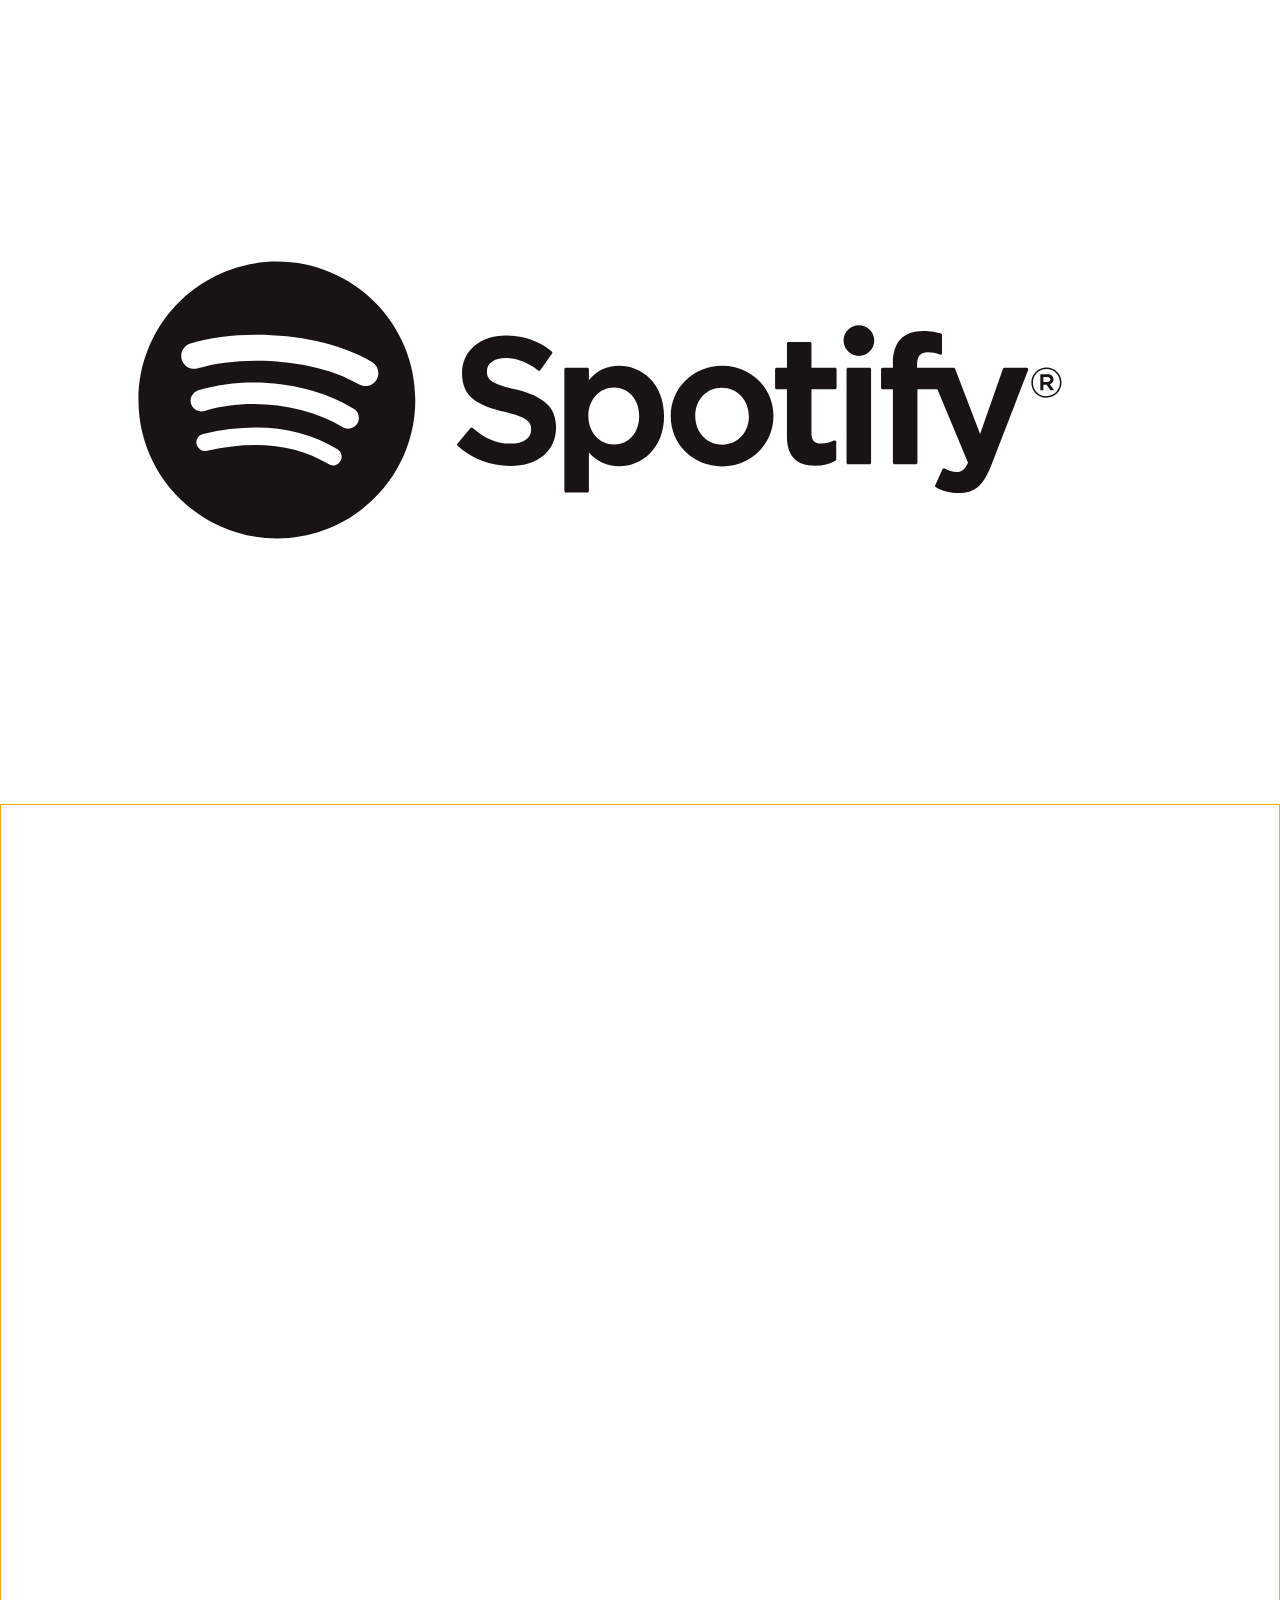
==== sign_up.html @ c247fc7a "created 2 new files sign up and log in" ====
<!DOCTYPE html>
<html lang="en">

<head>
    <meta charset="UTF-8">
    <meta http-equiv="X-UA-Compatible" content="IE=edge">
    <meta name="viewport" content="width=device-width, initial-scale=1.0">
    <link rel="stylesheet" href="/signup.css">
    <link rel="stylesheet" href="reset.css">
    <title>Document</title>
</head>

<body>
    <header>
        <img src="/images/Spotify-Logo.wine.svg" alt="">
    </header>
    <main>

    </main>

</body>

</html>
---- signup.css ----
body {
    /* display: grid; */
    border: 10px solid red;
    color: red;
}

main {
    display: grid;
    -webkit-box-pack: center;
    -ms-flex-pack: center;
    justify-content: center;
    border: 1px solid orange;
    height: 100vh;

}
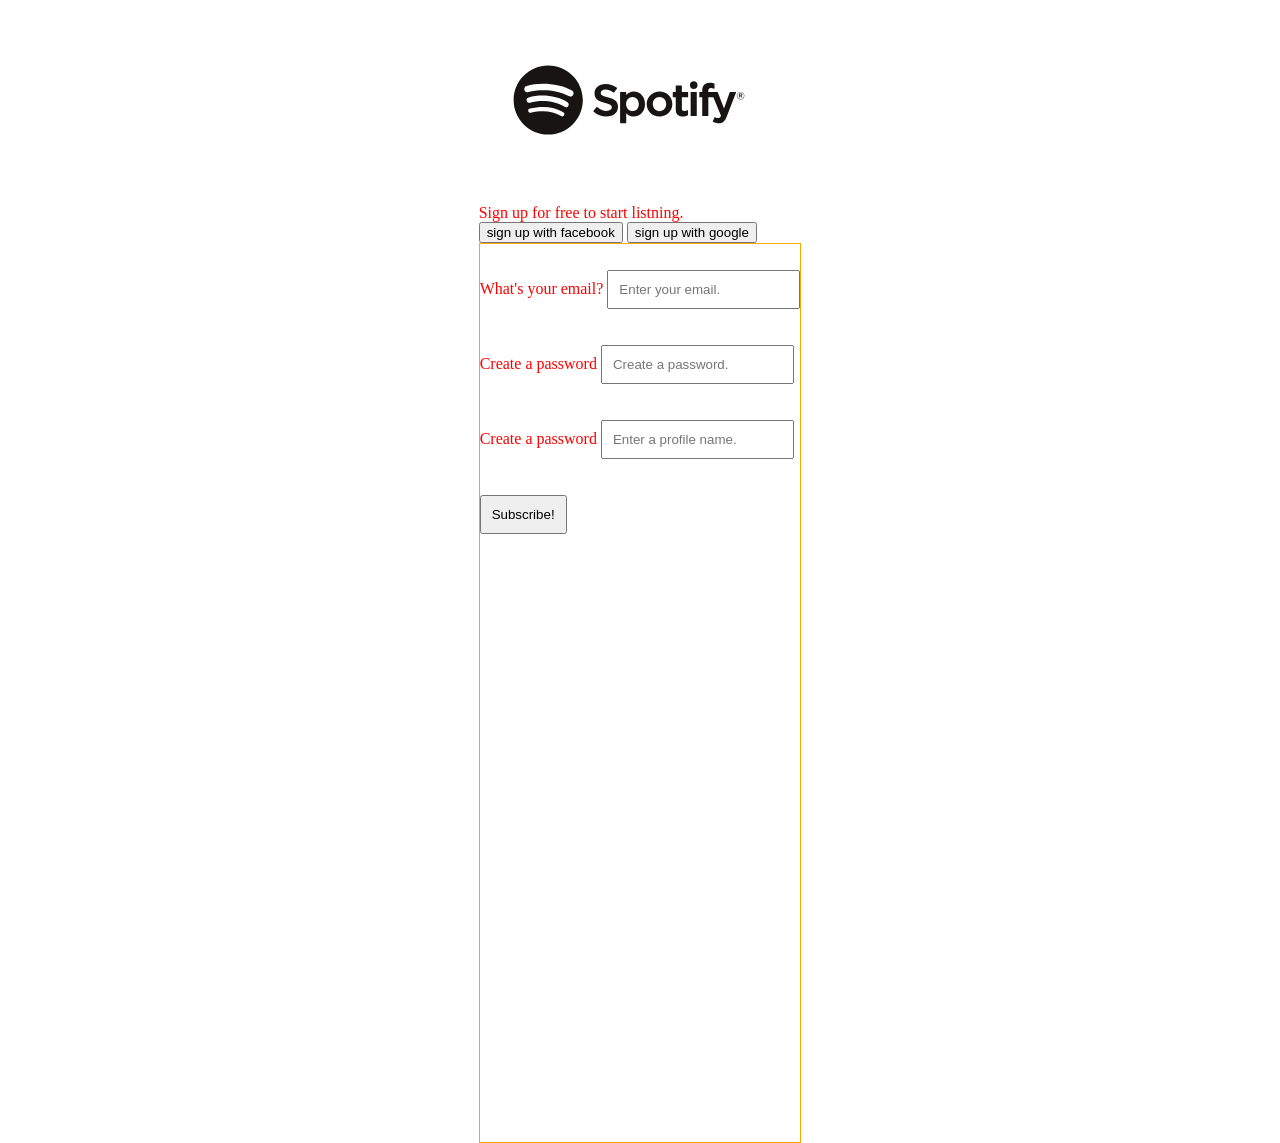
==== commit d1d15698: "creating a form" ====
--- a/sign_up.html
+++ b/sign_up.html
@@ -12,9 +12,36 @@
 
 <body>
     <header>
-        <img src="/images/Spotify-Logo.wine.svg" alt="">
+        <div class="header_flex">
+            <figure>
+                <img class="logo" src="/images/Spotify-Logo.wine.svg" alt="spotify logo">
+            </figure>
+            <h1>Sign up for free to start listning.</h1>
+        </div>
+        <div class="header_sign_btn header_flex">
+            <button class="header_fb_btn">sign up with facebook</button>
+            <button class="header_g_btn"> sign up with google</button>
+        </div>
     </header>
     <main>
+        <form action="#" method="get" class="form">
+
+            <div class="form-email">
+                <label for="email">What's your email? </label>
+                <input type="email" name="email" id="email" placeholder="Enter your email." required>
+            </div>
+            <div class="form-pass">
+                <label for="pass">Create a password </label>
+                <input type="password" name="pass" id="pass" placeholder="Create a password." required>
+            </div>
+            <div class="form-name">
+                <label for="name">Create a password </label>
+                <input type="text" name="name" id="name" placeholder="Enter a profile name." required>
+            </div>
+            <div class="form-example">
+                <input type="submit" value="Subscribe!">
+            </div>
+        </form>
 
     </main>
 
--- a/signup.css
+++ b/signup.css
@@ -1,15 +1,35 @@
+:root {
+
+    /* forms paddings*/
+    --f-padding: 10px;
+}
+
+
 body {
-    /* display: grid; */
+    display: grid;
+    -webkit-box-pack: center;
+    -ms-flex-pack: center;
+    justify-content: center;
     border: 10px solid red;
     color: red;
 }
 
 main {
-    display: grid;
-    -webkit-box-pack: center;
-    -ms-flex-pack: center;
-    justify-content: center;
     border: 1px solid orange;
     height: 100vh;
 
+}
+
+.logo {
+    width: 300px;
+}
+
+input {
+    padding: var(--f-padding);
+
+    margin: 10px 0;
+}
+
+form div {
+    margin-top: 1rem;
 }
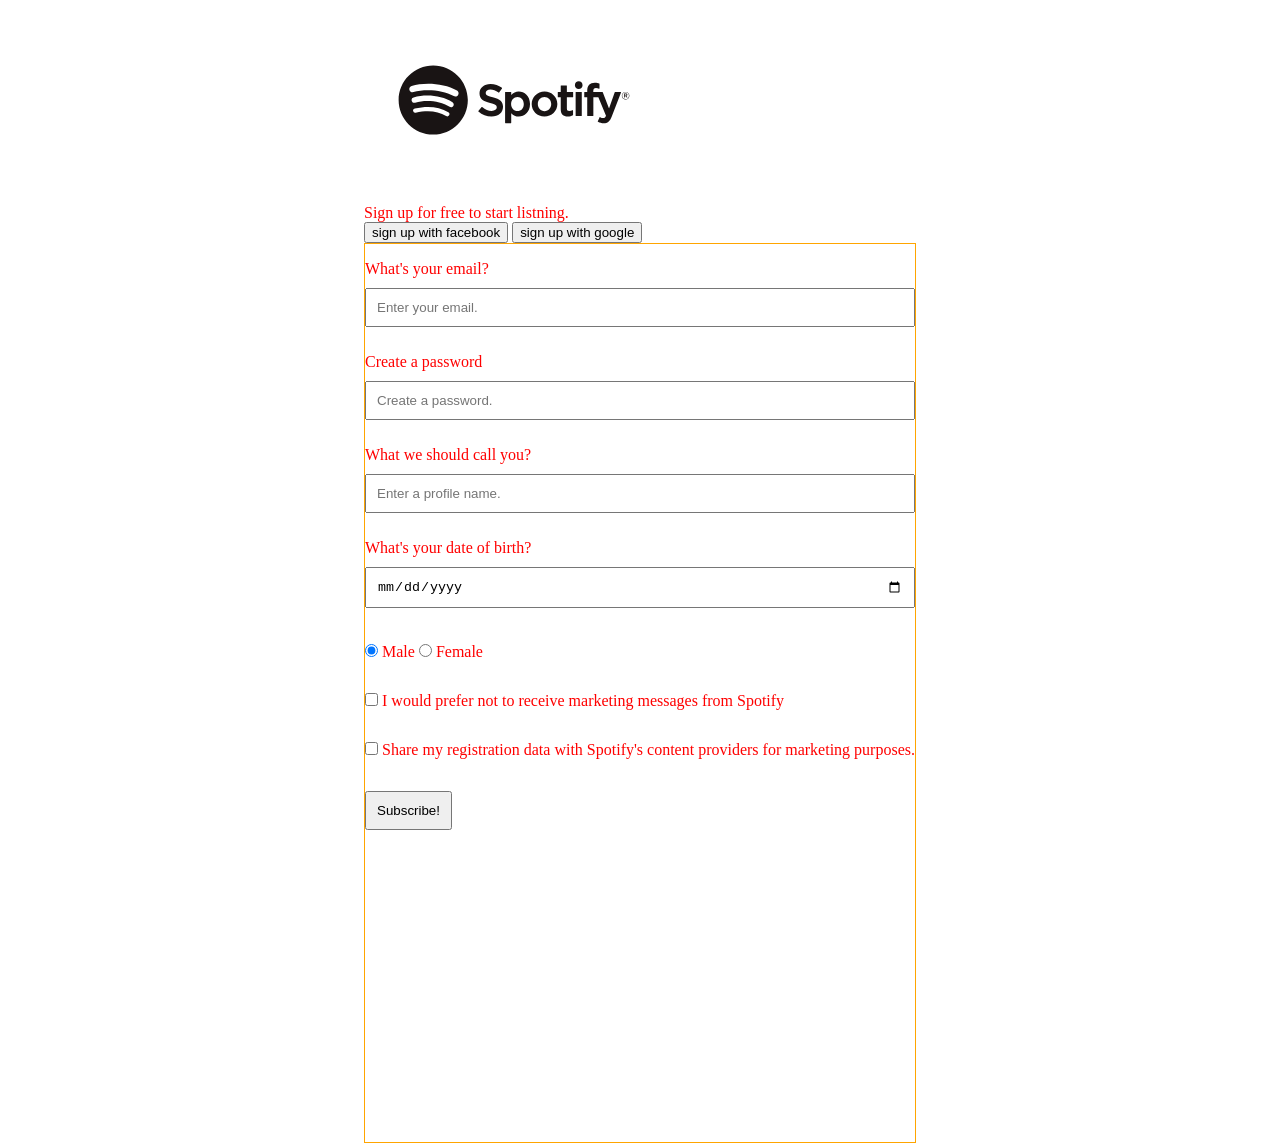
==== commit 8f799bcd: "created form controls" ====
--- a/sign_up.html
+++ b/sign_up.html
@@ -35,8 +35,30 @@
                 <input type="password" name="pass" id="pass" placeholder="Create a password." required>
             </div>
             <div class="form-name">
-                <label for="name">Create a password </label>
+                <label for="name">What we should call you? </label>
                 <input type="text" name="name" id="name" placeholder="Enter a profile name." required>
+            </div>
+            <div class="form-date">
+                <label for="date">What's your date of birth? </label>
+                <input type="date" name="date" id="date" required>
+            </div>
+
+            <div>
+                <input type="radio" id="male" name="gender" value="male" checked>
+                <label for="male">Male</label>
+                <input type="radio" id="female" name="gender" value="female">
+                <label for="female">Female</label>
+            </div>
+
+            <div>
+                <input type="checkbox" id="market" name="market" value="market">
+                <label for="market">I would prefer not to receive marketing messages from Spotify</label>
+
+            </div>
+            <div>
+                <input type="checkbox" id="registration" name="registration" value="registration">
+                <label for="registration">Share my registration data with Spotify's content providers for marketing
+                    purposes.</label>
             </div>
             <div class="form-example">
                 <input type="submit" value="Subscribe!">
--- a/signup.css
+++ b/signup.css
@@ -26,8 +26,15 @@
 
 input {
     padding: var(--f-padding);
+    margin: 10px 0;
+}
 
-    margin: 10px 0;
+input[type=text],
+input[type=email],
+input[type=password],
+input[type=date] {
+    width: 100%;
+
 }
 
 form div {
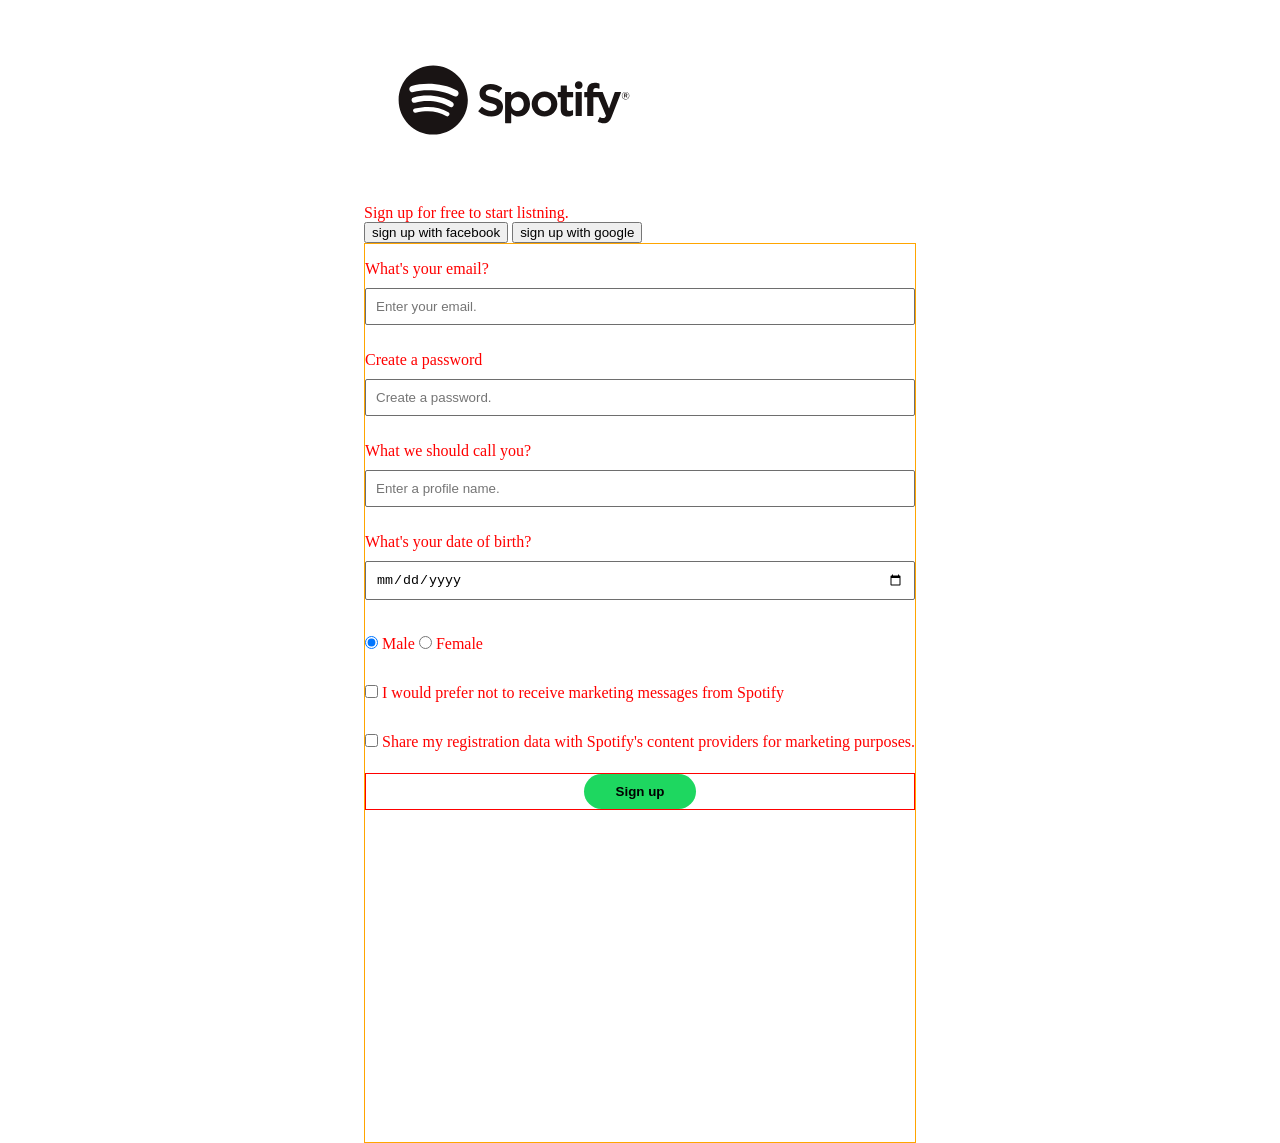
==== commit fb2bd2a4: "created button form" ====
--- a/sign_up.html
+++ b/sign_up.html
@@ -60,8 +60,8 @@
                 <label for="registration">Share my registration data with Spotify's content providers for marketing
                     purposes.</label>
             </div>
-            <div class="form-example">
-                <input type="submit" value="Subscribe!">
+            <div class="btn_center">
+                <button class="form_btn">Sign up</button>
             </div>
         </form>
 
--- a/signup.css
+++ b/signup.css
@@ -1,5 +1,7 @@
 :root {
-
+    /*colors*/
+    --btn-3-bg: #1ed760;
+    --btn-3-color: #000;
     /* forms paddings*/
     --f-padding: 10px;
 }
@@ -25,8 +27,11 @@
 }
 
 input {
+
     padding: var(--f-padding);
     margin: 10px 0;
+    border: 1px solid rgb(110, 110, 110);
+    border-radius: 2px;
 }
 
 input[type=text],
@@ -37,6 +42,45 @@
 
 }
 
+input:hover {
+    border: 1px solid #000;
+}
+
 form div {
     margin-top: 1rem;
+}
+
+.form_btn {
+
+    /* remove default behavior */
+    -moz-appearance: none;
+    appearance: none;
+    -webkit-appearance: none;
+
+    /* usual styles */
+    padding: 10px;
+    border: none;
+    background-color: var(--btn-3-bg);
+    color: var(--btn-3-color);
+    font-weight: 600;
+    border-radius: 5px;
+    width: 7rem;
+    border-radius: 20px;
+
+}
+
+.btn_center {
+    border: 1px solid red;
+    display: grid;
+    -webkit-box-pack: center;
+    -ms-flex-pack: center;
+    justify-content: center;
+}
+
+.form_btn:hover {
+    -webkit-transform: scale(1.1);
+    -ms-transform: scale(1.1);
+    transform: scale(1.1);
+    background-color: #27ec6c;
+
 }
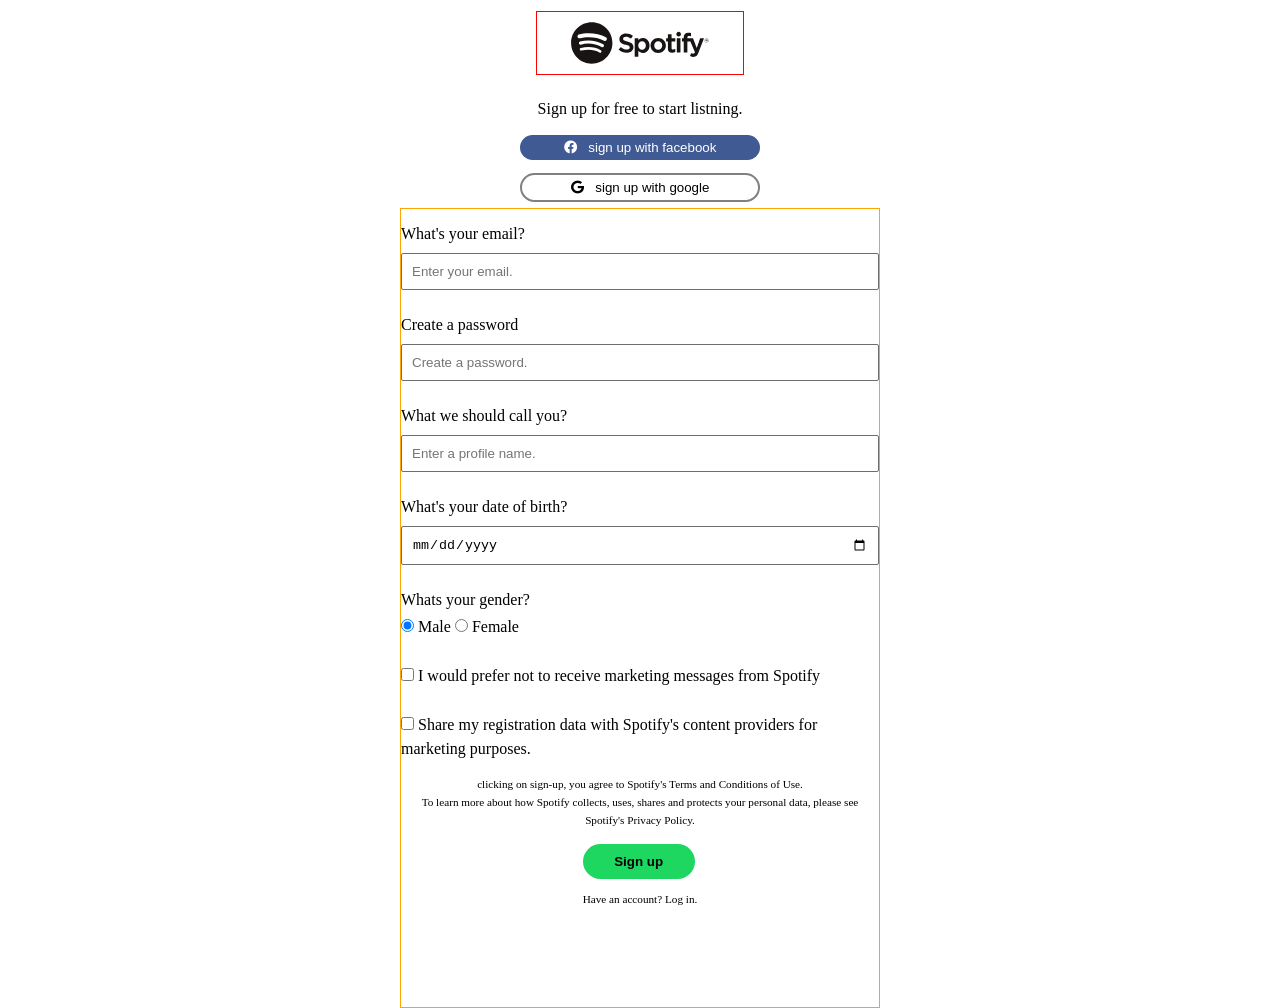
==== commit 6e8e870f: "styled header buttons" ====
--- a/sign_up.html
+++ b/sign_up.html
@@ -6,21 +6,24 @@
     <meta http-equiv="X-UA-Compatible" content="IE=edge">
     <meta name="viewport" content="width=device-width, initial-scale=1.0">
     <link rel="stylesheet" href="/signup.css">
+    <link rel="stylesheet" href="https://cdnjs.cloudflare.com/ajax/libs/font-awesome/6.0.0/css/all.min.css">
     <link rel="stylesheet" href="reset.css">
     <title>Document</title>
 </head>
 
 <body>
     <header>
-        <div class="header_flex">
-            <figure>
+        <div class="header_flex header_top">
+            <figure class="logo_container">
                 <img class="logo" src="/images/Spotify-Logo.wine.svg" alt="spotify logo">
             </figure>
             <h1>Sign up for free to start listning.</h1>
         </div>
         <div class="header_sign_btn header_flex">
-            <button class="header_fb_btn">sign up with facebook</button>
-            <button class="header_g_btn"> sign up with google</button>
+            <button class="header_fb_btn btn"><i class="fa-brands fa-facebook"></i>
+                sign up with facebook</button>
+            <button class="header_g_btn btn"> <i class="fa-brands fa-google"></i>
+                sign up with google</button>
         </div>
     </header>
     <main>
@@ -44,6 +47,7 @@
             </div>
 
             <div>
+                <p> Whats your gender?</p>
                 <input type="radio" id="male" name="gender" value="male" checked>
                 <label for="male">Male</label>
                 <input type="radio" id="female" name="gender" value="female">
@@ -61,8 +65,20 @@
                     purposes.</label>
             </div>
             <div class="btn_center">
-                <button class="form_btn">Sign up</button>
+
+                <p><span class="terms">clicking on sign-up, you agree to Spotify's <a href="#" class="form_link">Terms
+                            and Conditions of Use</a>.</span></p>
+                <p><span class="terms">
+                        To learn more about how Spotify collects, uses, shares
+                        and protects your personal data, please
+                        see
+                        <a href="#" class="form_link"> Spotify's Privacy Policy</a>.</span></p>
+                <div class="test">
+                    <button class="form_btn">Sign up</button>
+                    <p><span class="account">Have an account? <a href="#">Log in</a>.</span></p>
+                </div>
             </div>
+
         </form>
 
     </main>
--- a/signup.css
+++ b/signup.css
@@ -1,10 +1,19 @@
 :root {
     /*colors*/
+    --btn-1-bg: #405a93;
+    --btn-1-color: #fff;
+    --btn-2-bg: #fff;
+    --btn-2-color: #535353;
     --btn-3-bg: #1ed760;
     --btn-3-color: #000;
+
     /* forms paddings*/
     --f-padding: 10px;
-}
+    --fs-vsmall: 0.7rem;
+    /*icons/logos*/
+    --logo-s: 13rem;
+}
+
 
 
 body {
@@ -13,17 +22,101 @@
     -ms-flex-pack: center;
     justify-content: center;
     border: 10px solid red;
-    color: red;
+}
+
+
+
+body>header>* {
+    /* border: 1px solid rgb(20, 136, 117); */
+
+    height: 8rem;
+
+}
+
+.header_top {
+    display: -webkit-box;
+    display: -ms-flexbox;
+    display: flex;
+    -webkit-box-orient: vertical;
+    -webkit-box-direction: normal;
+    -ms-flex-direction: column;
+    flex-direction: column;
+    -ms-flex-pack: distribute;
+    justify-content: space-around;
+    -webkit-box-align: center;
+    -ms-flex-align: center;
+    align-items: center;
+}
+
+.header_sign_btn {
+    display: -webkit-box;
+    display: -ms-flexbox;
+    display: flex;
+    -webkit-box-orient: vertical;
+    -webkit-box-direction: normal;
+    -ms-flex-direction: column;
+    flex-direction: column;
+    -webkit-box-pack: justify;
+    -ms-flex-pack: justify;
+    justify-content: space-around;
+    -webkit-box-align: center;
+    -ms-flex-align: center;
+    align-items: center;
+    height: 5rem;
+
+}
+
+button {
+    cursor: pointer;
+    /* Mouse pointer on hover */
+}
+
+.btn {
+    width: 50%;
+    padding: 5px;
+    border-radius: 20px;
+    /* remove default behavior */
+    -moz-appearance: none;
+    appearance: none;
+    -webkit-appearance: none;
+    /* usual styles */
+    border: none;
+}
+
+.btn:hover {
+    -webkit-transform: scale(1.1);
+    -ms-transform: scale(1.1);
+    transform: scale(1.1);
+
+}
+
+.header_g_btn {
+    background-color: var(--btn-2-bg);
+    border: 2px solid grey;
+}
+
+.header_fb_btn {
+    background-color: var(--btn-1-bg);
+    color: var(--btn-1-color);
+}
+
+.fa-brands {
+    margin-right: 0.5rem;
 }
 
 main {
     border: 1px solid orange;
-    height: 100vh;
-
-}
+    height: 50rem;
+    width: 30rem;
+
+}
+
+.logo_container {}
 
 .logo {
-    width: 300px;
+    width: var(--logo-s);
+    height: 4rem;
+    border: 1px solid red;
 }
 
 input {
@@ -56,7 +149,6 @@
     -moz-appearance: none;
     appearance: none;
     -webkit-appearance: none;
-
     /* usual styles */
     padding: 10px;
     border: none;
@@ -66,16 +158,22 @@
     border-radius: 5px;
     width: 7rem;
     border-radius: 20px;
-
-}
+    margin-bottom: 10px;
+
+}
+
 
 .btn_center {
-    border: 1px solid red;
     display: grid;
     -webkit-box-pack: center;
     -ms-flex-pack: center;
     justify-content: center;
-}
+    text-align: center;
+    /* width: 100%; */
+
+}
+
+/*  */
 
 .form_btn:hover {
     -webkit-transform: scale(1.1);
@@ -83,4 +181,23 @@
     transform: scale(1.1);
     background-color: #27ec6c;
 
+}
+
+.terms {
+    font-size: var(--fs-vsmall);
+
+}
+
+.form_link {}
+
+.test {
+    display: grid;
+    -webkit-box-pack: center;
+    -ms-flex-pack: center;
+    justify-content: center;
+}
+
+.account {
+    font-size: var(--fs-vsmall);
+
 }
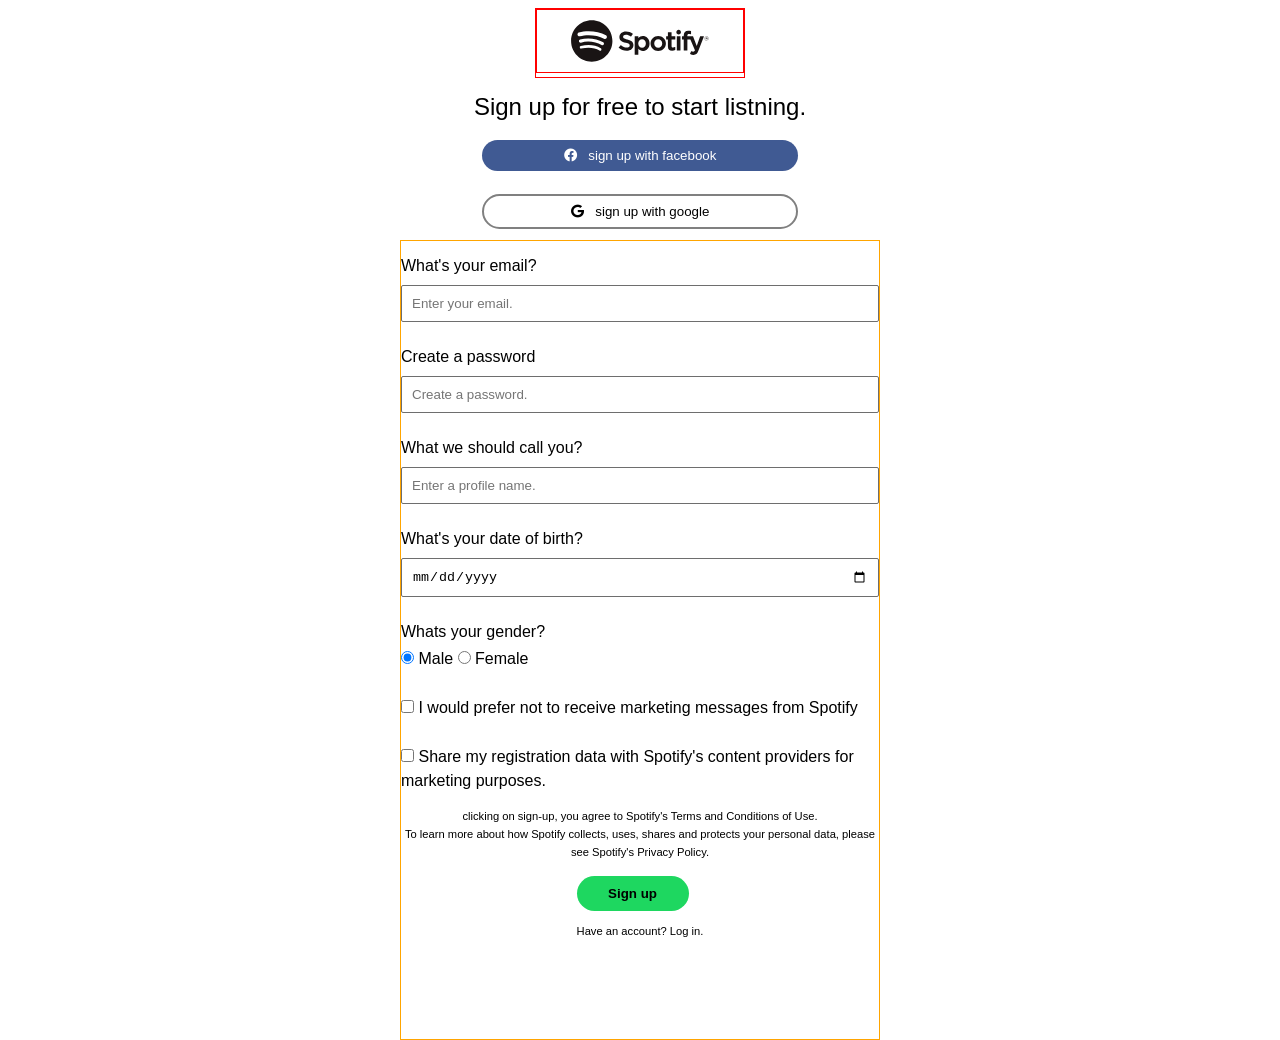
==== commit 333c185c: "added font family to body" ====
--- a/sign_up.html
+++ b/sign_up.html
@@ -30,38 +30,38 @@
         <form action="#" method="get" class="form">
 
             <div class="form-email">
-                <label for="email">What's your email? </label>
+                <label for="email" class="form_label">What's your email? </label>
                 <input type="email" name="email" id="email" placeholder="Enter your email." required>
             </div>
             <div class="form-pass">
-                <label for="pass">Create a password </label>
+                <label for="pass" class="form_label">Create a password </label>
                 <input type="password" name="pass" id="pass" placeholder="Create a password." required>
             </div>
             <div class="form-name">
-                <label for="name">What we should call you? </label>
+                <label for="name"class="form_label">What we should call you? </label>
                 <input type="text" name="name" id="name" placeholder="Enter a profile name." required>
             </div>
             <div class="form-date">
-                <label for="date">What's your date of birth? </label>
+                <label for="date"class="form_label">What's your date of birth? </label>
                 <input type="date" name="date" id="date" required>
             </div>
 
             <div>
-                <p> Whats your gender?</p>
+                <p><span class="form_label"> Whats your gender?</span></p>
                 <input type="radio" id="male" name="gender" value="male" checked>
-                <label for="male">Male</label>
+                <label for="male"class="form_label">Male</label>
                 <input type="radio" id="female" name="gender" value="female">
-                <label for="female">Female</label>
+                <label for="female"class="form_label">Female</label>
             </div>
 
             <div>
                 <input type="checkbox" id="market" name="market" value="market">
-                <label for="market">I would prefer not to receive marketing messages from Spotify</label>
+                <label for="market"class="form_label">I would prefer not to receive marketing messages from Spotify</label>
 
             </div>
             <div>
                 <input type="checkbox" id="registration" name="registration" value="registration">
-                <label for="registration">Share my registration data with Spotify's content providers for marketing
+                <label for="registration"class="form_label">Share my registration data with Spotify's content providers for marketing
                     purposes.</label>
             </div>
             <div class="btn_center">
--- a/signup.css
+++ b/signup.css
@@ -10,11 +10,17 @@
     /* forms paddings*/
     --f-padding: 10px;
     --fs-vsmall: 0.7rem;
+    --fs-logo-title: clamp(1rem, 2.5vw, 1.5rem); 
+    --fs-form: clamp(1rem, 2.5vw, 0.7rem); 
     /*icons/logos*/
     --logo-s: 13rem;
-}
-
-
+    /*fonts*/
+    --ff-body: "Arial", Helvetica, sans-serif;
+    font-family: var(--ff-body);
+
+}
+
+@import url('https://fonts.googleapis.com/css2?family=Open+Sans&display=swap');
 
 body {
     display: grid;
@@ -28,7 +34,6 @@
 
 body>header>* {
     /* border: 1px solid rgb(20, 136, 117); */
-
     height: 8rem;
 
 }
@@ -62,7 +67,7 @@
     -webkit-box-align: center;
     -ms-flex-align: center;
     align-items: center;
-    height: 5rem;
+    height: 7rem;
 
 }
 
@@ -72,8 +77,8 @@
 }
 
 .btn {
-    width: 50%;
-    padding: 5px;
+    width: 66%;
+    padding: 8px;
     border-radius: 20px;
     /* remove default behavior */
     -moz-appearance: none;
@@ -103,18 +108,24 @@
 .fa-brands {
     margin-right: 0.5rem;
 }
-
+.header_top>h1{
+    font-size: var(--fs-logo-title);
+}
 main {
     border: 1px solid orange;
     height: 50rem;
     width: 30rem;
-
-}
-
-.logo_container {}
+}
+
+.logo_container {
+    border:1px solid red;
+    /* width:100%; */
+
+}
 
 .logo {
     width: var(--logo-s);
+    /* width:clamp(100px,20%,0.5rem) */
     height: 4rem;
     border: 1px solid red;
 }
@@ -142,7 +153,9 @@
 form div {
     margin-top: 1rem;
 }
-
+.form_label{
+    font-size:var(--fs-form);
+}
 .form_btn {
 
     /* remove default behavior */
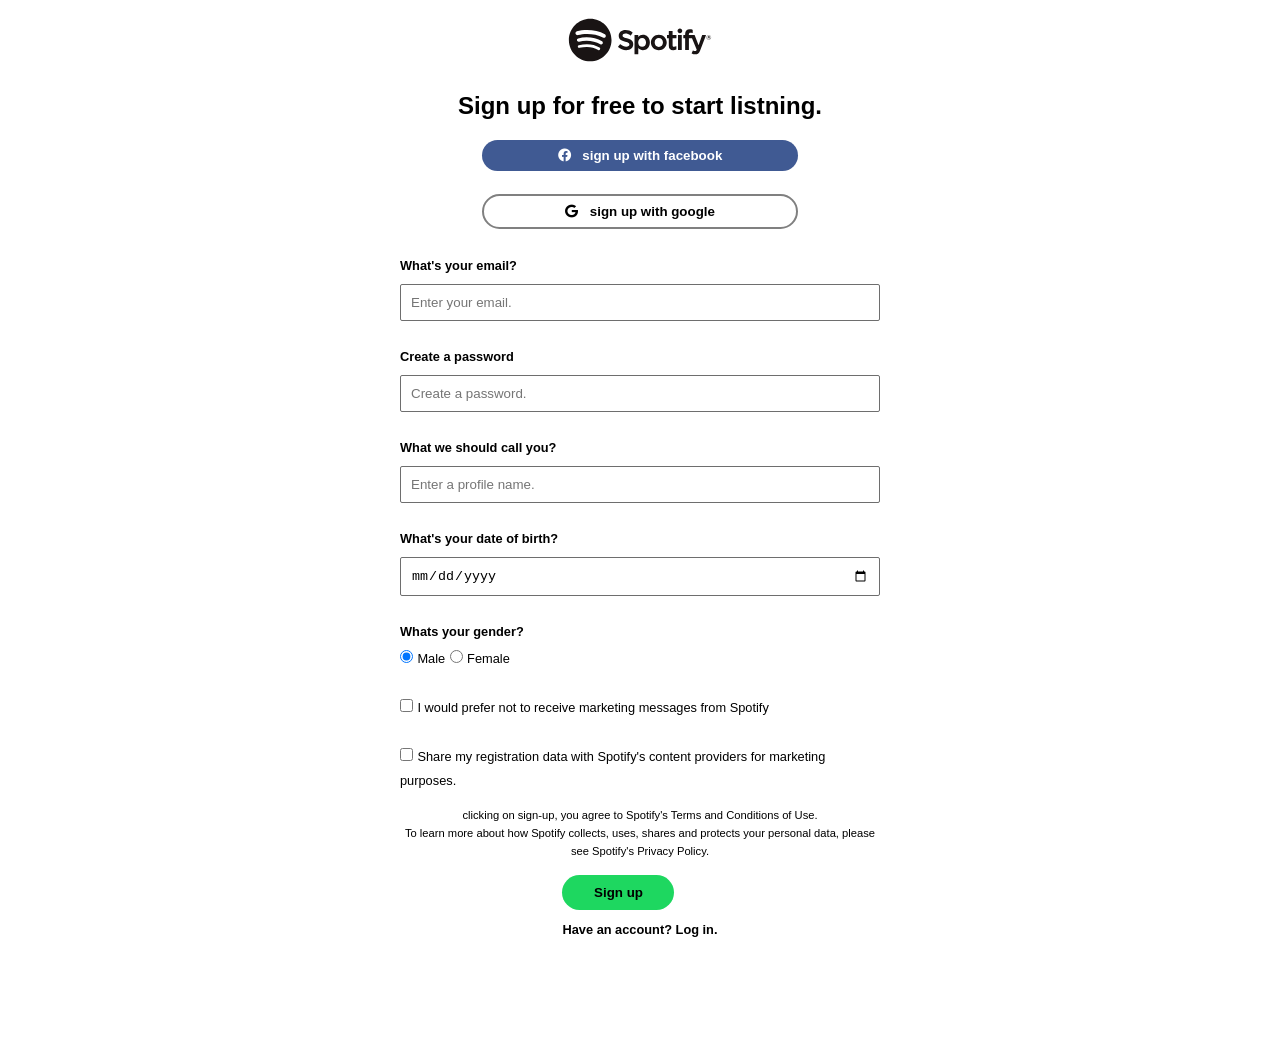
==== commit c374c28f: "font size done" ====
--- a/sign_up.html
+++ b/sign_up.html
@@ -38,30 +38,32 @@
                 <input type="password" name="pass" id="pass" placeholder="Create a password." required>
             </div>
             <div class="form-name">
-                <label for="name"class="form_label">What we should call you? </label>
+                <label for="name" class="form_label">What we should call you? </label>
                 <input type="text" name="name" id="name" placeholder="Enter a profile name." required>
             </div>
             <div class="form-date">
-                <label for="date"class="form_label">What's your date of birth? </label>
+                <label for="date" class="form_label">What's your date of birth? </label>
                 <input type="date" name="date" id="date" required>
             </div>
 
             <div>
                 <p><span class="form_label"> Whats your gender?</span></p>
                 <input type="radio" id="male" name="gender" value="male" checked>
-                <label for="male"class="form_label">Male</label>
+                <label for="male" class="gen">Male</label>
                 <input type="radio" id="female" name="gender" value="female">
-                <label for="female"class="form_label">Female</label>
+                <label for="female" class="gen">Female</label>
             </div>
 
             <div>
                 <input type="checkbox" id="market" name="market" value="market">
-                <label for="market"class="form_label">I would prefer not to receive marketing messages from Spotify</label>
+                <label for="market" class="regis">I would prefer not to receive marketing messages from
+                    Spotify</label>
 
             </div>
             <div>
                 <input type="checkbox" id="registration" name="registration" value="registration">
-                <label for="registration"class="form_label">Share my registration data with Spotify's content providers for marketing
+                <label for="registration" class="regis">Share my registration data with Spotify's content providers
+                    for marketing
                     purposes.</label>
             </div>
             <div class="btn_center">
--- a/signup.css
+++ b/signup.css
@@ -10,8 +10,8 @@
     /* forms paddings*/
     --f-padding: 10px;
     --fs-vsmall: 0.7rem;
-    --fs-logo-title: clamp(1rem, 2.5vw, 1.5rem); 
-    --fs-form: clamp(1rem, 2.5vw, 0.7rem); 
+    --fs-logo-title: clamp(1rem, 2.5vw, 1.5rem);
+    --fs-form: .8rem;
     /*icons/logos*/
     --logo-s: 13rem;
     /*fonts*/
@@ -27,7 +27,6 @@
     -webkit-box-pack: center;
     -ms-flex-pack: center;
     justify-content: center;
-    border: 10px solid red;
 }
 
 
@@ -51,6 +50,8 @@
     -webkit-box-align: center;
     -ms-flex-align: center;
     align-items: center;
+    font-weight: bold;
+
 }
 
 .header_sign_btn {
@@ -86,6 +87,8 @@
     -webkit-appearance: none;
     /* usual styles */
     border: none;
+    font-weight: bold;
+
 }
 
 .btn:hover {
@@ -108,17 +111,17 @@
 .fa-brands {
     margin-right: 0.5rem;
 }
-.header_top>h1{
+
+.header_top>h1 {
     font-size: var(--fs-logo-title);
 }
+
 main {
-    border: 1px solid orange;
     height: 50rem;
     width: 30rem;
 }
 
 .logo_container {
-    border:1px solid red;
     /* width:100%; */
 
 }
@@ -127,7 +130,11 @@
     width: var(--logo-s);
     /* width:clamp(100px,20%,0.5rem) */
     height: 4rem;
-    border: 1px solid red;
+}
+
+.gen,
+.regis {
+    font-size: var(--fs-form);
 }
 
 input {
@@ -153,9 +160,12 @@
 form div {
     margin-top: 1rem;
 }
-.form_label{
-    font-size:var(--fs-form);
-}
+
+.form_label {
+    font-size: var(--fs-form);
+    font-weight: bold;
+}
+
 .form_btn {
 
     /* remove default behavior */
@@ -201,7 +211,6 @@
 
 }
 
-.form_link {}
 
 .test {
     display: grid;
@@ -211,6 +220,6 @@
 }
 
 .account {
-    font-size: var(--fs-vsmall);
-
+    font-size: var(--fs-form);
+    font-weight: bold;
 }
